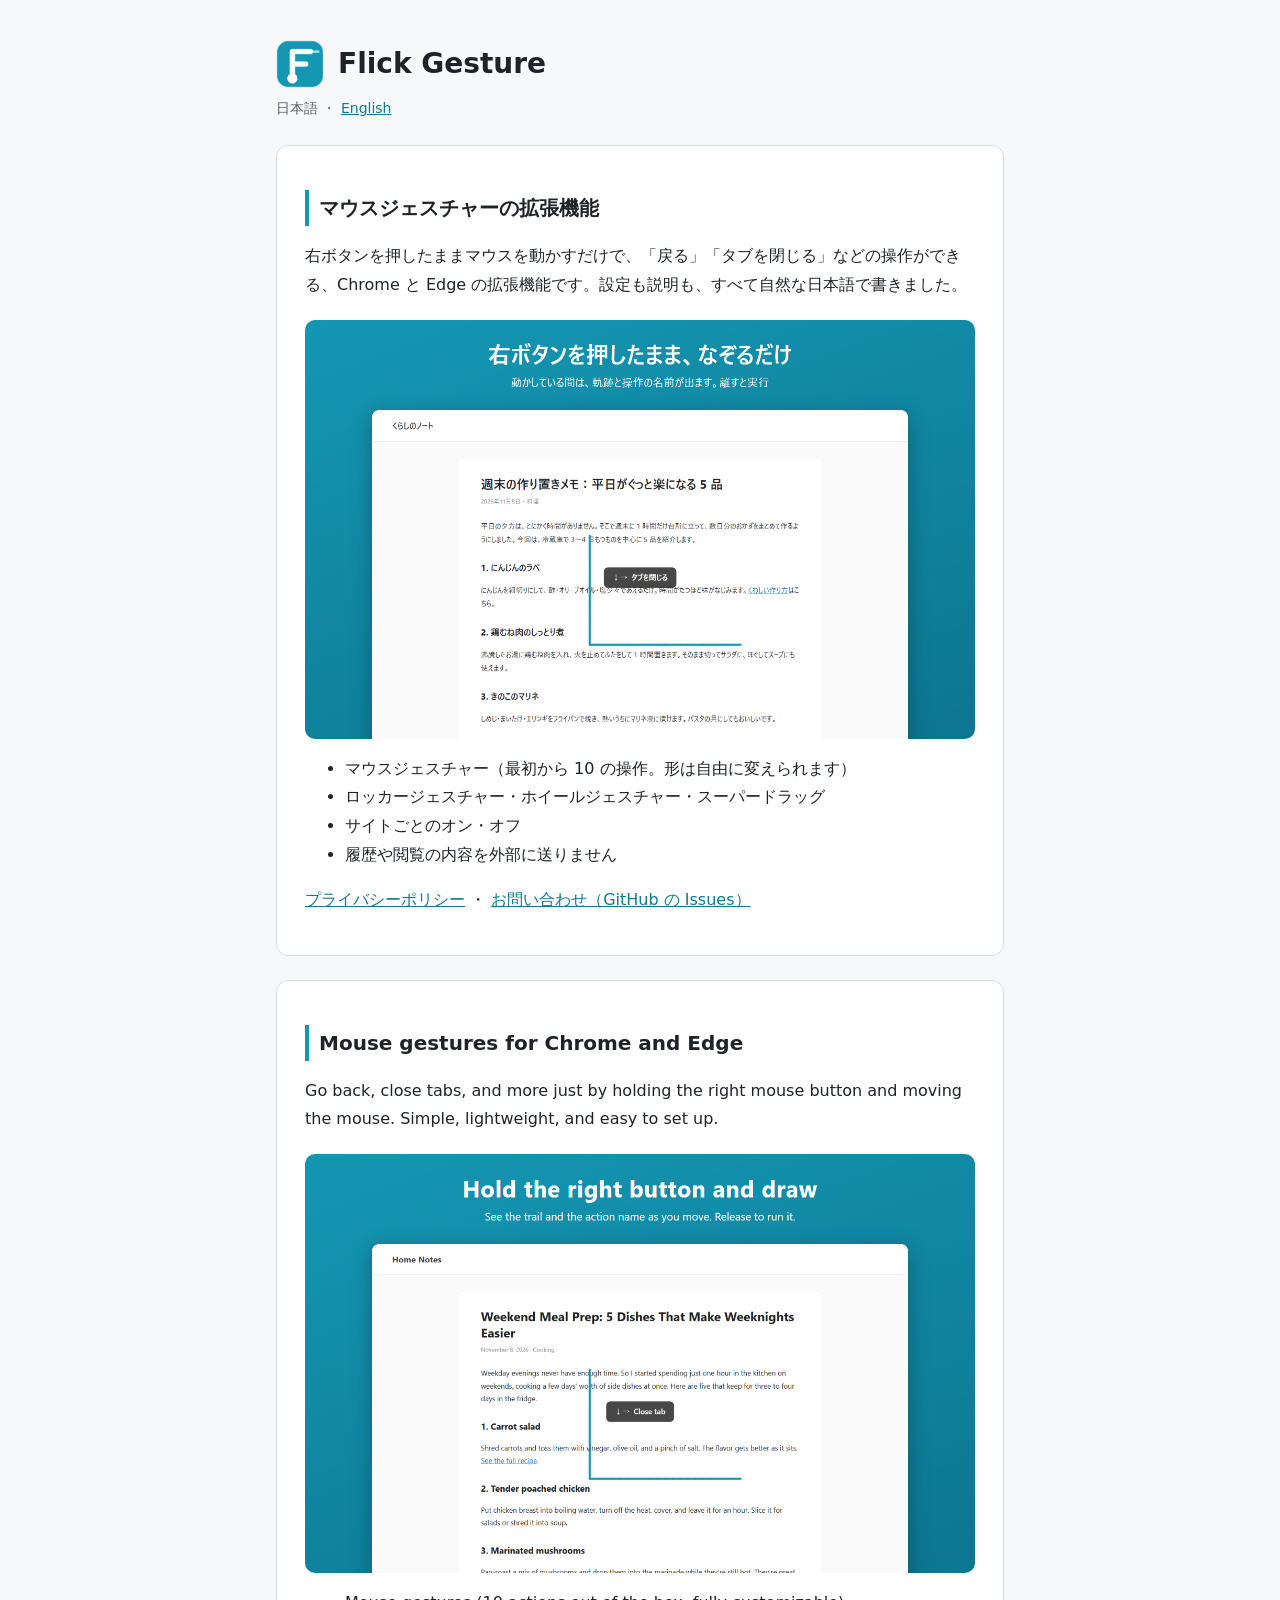
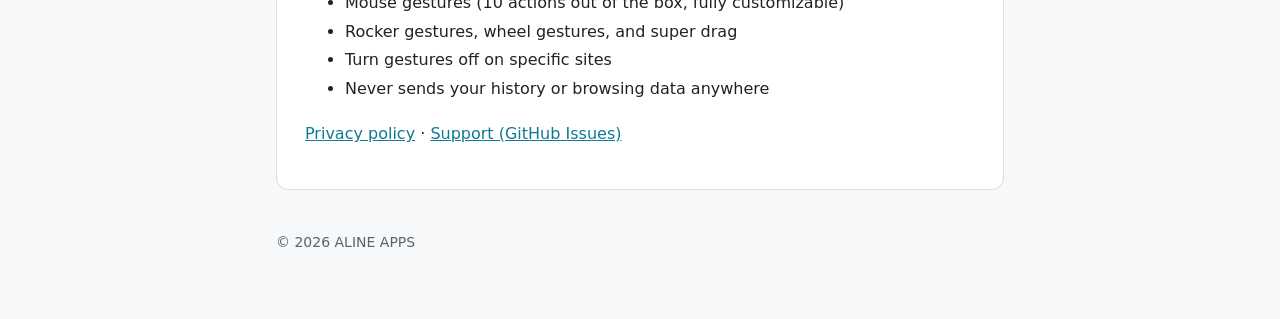
==== index.html @ dec3489c "Add the Flick Gesture website and privacy policy Co-Authored-By: Claude Opus 5.5 <noreply@anthropic." ====
<!doctype html>
<html lang="ja">
<head>
<meta charset="utf-8">
<meta name="viewport" content="width=device-width, initial-scale=1">
<title>Flick Gesture - マウスジェスチャー</title>
<meta name="description" content="右ボタンを押したままマウスを動かして、ブラウザーを操作する Chrome・Edge の拡張機能。">
<link rel="icon" href="icon.png">
<link rel="stylesheet" href="style.css">
</head>
<body>
<main>
  <header>
    <img src="icon.png" alt="">
    <h1>Flick Gesture</h1>
  </header>
  <p class="lang">日本語 ・ <a href="#en">English</a></p>

  <div class="card">
    <h2>マウスジェスチャーの拡張機能</h2>
    <p>右ボタンを押したままマウスを動かすだけで、「戻る」「タブを閉じる」などの操作ができる、Chrome と Edge の拡張機能です。設定も説明も、すべて自然な日本語で書きました。</p>
    <img class="shot" src="screenshot-ja.png" width="1280" height="800" alt="ページの上で右ボタンを押したまま下・右になぞり、「↓→ タブを閉じる」と出ている画面">
    <ul>
      <li>マウスジェスチャー（最初から 10 の操作。形は自由に変えられます）</li>
      <li>ロッカージェスチャー・ホイールジェスチャー・スーパードラッグ</li>
      <li>サイトごとのオン・オフ</li>
      <li>履歴や閲覧の内容を外部に送りません</li>
    </ul>
    <p><a href="privacy.html">プライバシーポリシー</a> ・ <a href="https://github.com/alineapps/flick-gesture-site/issues">お問い合わせ（GitHub の Issues）</a></p>
  </div>

  <div class="card" id="en" lang="en">
    <h2>Mouse gestures for Chrome and Edge</h2>
    <p>Go back, close tabs, and more just by holding the right mouse button and moving the mouse. Simple, lightweight, and easy to set up.</p>
    <img class="shot" src="screenshot-en.png" width="1280" height="800" alt="Drawing down then right on a page while holding the right button, with “↓→ Close tab” shown">
    <ul>
      <li>Mouse gestures (10 actions out of the box, fully customizable)</li>
      <li>Rocker gestures, wheel gestures, and super drag</li>
      <li>Turn gestures off on specific sites</li>
      <li>Never sends your history or browsing data anywhere</li>
    </ul>
    <p><a href="privacy.html#en">Privacy policy</a> · <a href="https://github.com/alineapps/flick-gesture-site/issues">Support (GitHub Issues)</a></p>
  </div>

  <footer>© 2026 ALINE APPS</footer>
</main>
</body>
</html>
---- style.css ----
:root {
  color-scheme: light dark;
  --bg: #f6f8fa;
  --card: #ffffff;
  --text: #1f2328;
  --muted: #59636e;
  --line: #d8dee4;
  --accent: #1597b4;
  --link: #0e7a93;
}

@media (prefers-color-scheme: dark) {
  :root {
    --bg: #0f1419;
    --card: #171d24;
    --text: #e6edf3;
    --muted: #9198a1;
    --line: #2d3742;
    --accent: #3bb8d4;
    --link: #5cc8e0;
  }
}

* {
  box-sizing: border-box;
}

body {
  margin: 0;
  background: var(--bg);
  color: var(--text);
  font: 16px/1.8 system-ui, -apple-system, 'Segoe UI', 'Hiragino Sans', 'Yu Gothic UI', 'Meiryo', sans-serif;
}

main {
  max-width: 760px;
  margin: 0 auto;
  padding: 40px 16px 64px;
}

header {
  display: flex;
  align-items: center;
  gap: 14px;
  margin-bottom: 8px;
}

header img {
  width: 48px;
  height: 48px;
}

h1 {
  margin: 0;
  font-size: 28px;
  line-height: 1.3;
}

h2 {
  margin: 36px 0 8px;
  font-size: 20px;
  border-left: 4px solid var(--accent);
  padding-left: 10px;
}

a {
  color: var(--link);
}

.lang {
  margin: 0 0 24px;
  color: var(--muted);
  font-size: 14px;
}

.card {
  background: var(--card);
  border: 1px solid var(--line);
  border-radius: 12px;
  padding: 8px 28px 24px;
  margin-top: 24px;
}

.shot {
  display: block;
  width: 100%;
  height: auto;
  border-radius: 10px;
  margin: 20px 0 8px;
}

.muted {
  color: var(--muted);
  font-size: 14px;
}

footer {
  margin-top: 40px;
  color: var(--muted);
  font-size: 14px;
}

@media (max-width: 520px) {
  .card {
    padding: 4px 18px 18px;
  }
}
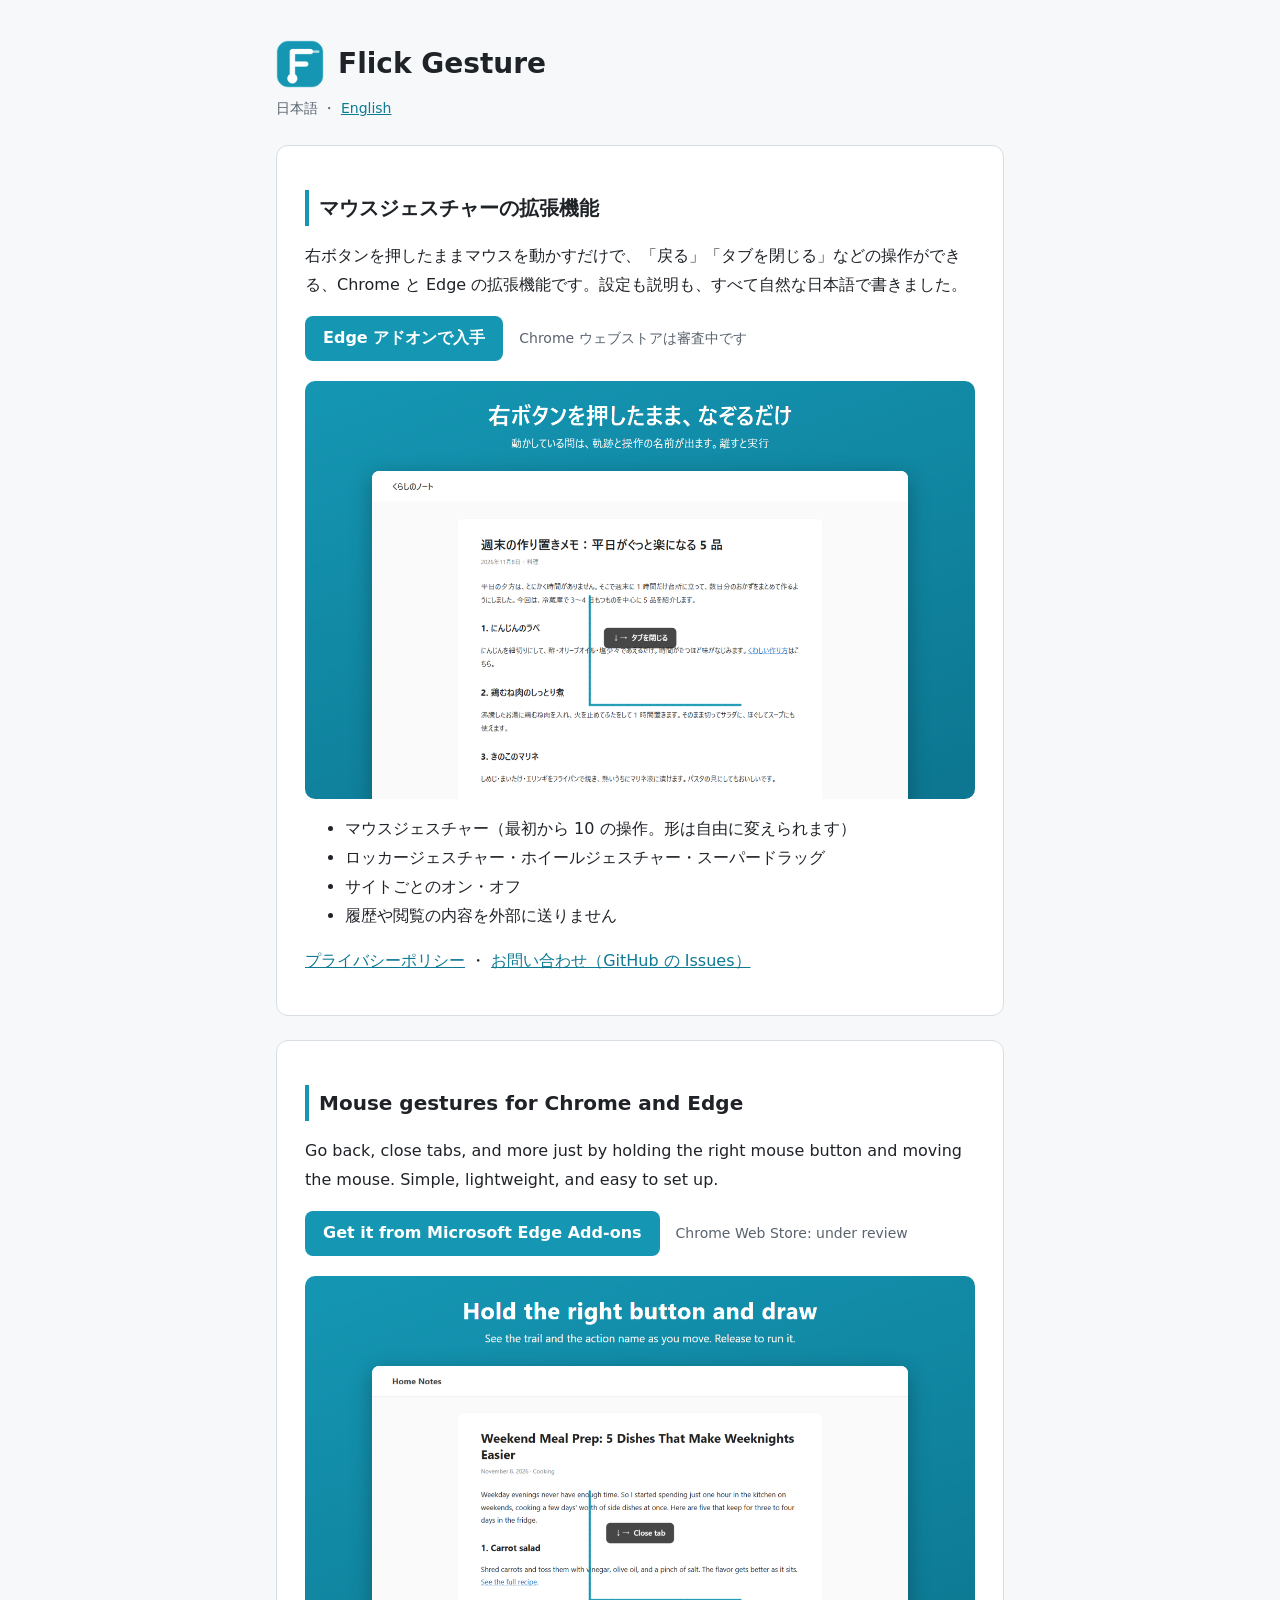
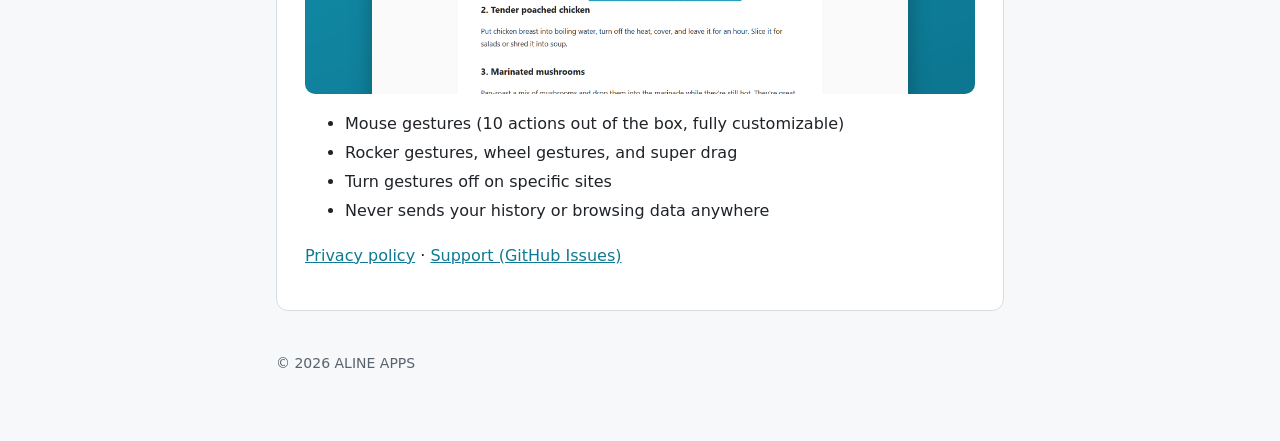
==== commit 552b4d88: "Link to the Microsoft Edge Add-ons listing Co-Authored-By: Claude Opus 5.5 <noreply@anthropic.com>" ====
--- a/index.html
+++ b/index.html
@@ -19,6 +19,7 @@
   <div class="card">
     <h2>マウスジェスチャーの拡張機能</h2>
     <p>右ボタンを押したままマウスを動かすだけで、「戻る」「タブを閉じる」などの操作ができる、Chrome と Edge の拡張機能です。設定も説明も、すべて自然な日本語で書きました。</p>
+    <p class="stores"><a class="store" href="https://microsoftedge.microsoft.com/addons/detail/ncohohaangkjpjjfgchpjmomimemlplk?hl=ja-jp">Edge アドオンで入手</a> <span class="muted">Chrome ウェブストアは審査中です</span></p>
     <img class="shot" src="screenshot-ja.png" width="1280" height="800" alt="ページの上で右ボタンを押したまま下・右になぞり、「↓→ タブを閉じる」と出ている画面">
     <ul>
       <li>マウスジェスチャー（最初から 10 の操作。形は自由に変えられます）</li>
@@ -32,6 +33,7 @@
   <div class="card" id="en" lang="en">
     <h2>Mouse gestures for Chrome and Edge</h2>
     <p>Go back, close tabs, and more just by holding the right mouse button and moving the mouse. Simple, lightweight, and easy to set up.</p>
+    <p class="stores"><a class="store" href="https://microsoftedge.microsoft.com/addons/detail/ncohohaangkjpjjfgchpjmomimemlplk">Get it from Microsoft Edge Add-ons</a> <span class="muted">Chrome Web Store: under review</span></p>
     <img class="shot" src="screenshot-en.png" width="1280" height="800" alt="Drawing down then right on a page while holding the right button, with “↓→ Close tab” shown">
     <ul>
       <li>Mouse gestures (10 actions out of the box, fully customizable)</li>
--- a/style.css
+++ b/style.css
@@ -94,6 +94,33 @@
   font-size: 14px;
 }
 
+.stores {
+  display: flex;
+  flex-wrap: wrap;
+  align-items: center;
+  gap: 8px 16px;
+}
+
+.store {
+  display: inline-block;
+  padding: 8px 18px;
+  border-radius: 8px;
+  background: var(--accent);
+  color: #fff;
+  font-weight: 600;
+  text-decoration: none;
+}
+
+.store:hover {
+  filter: brightness(1.08);
+}
+
+@media (prefers-color-scheme: dark) {
+  .store {
+    color: #0f1419;
+  }
+}
+
 footer {
   margin-top: 40px;
   color: var(--muted);
